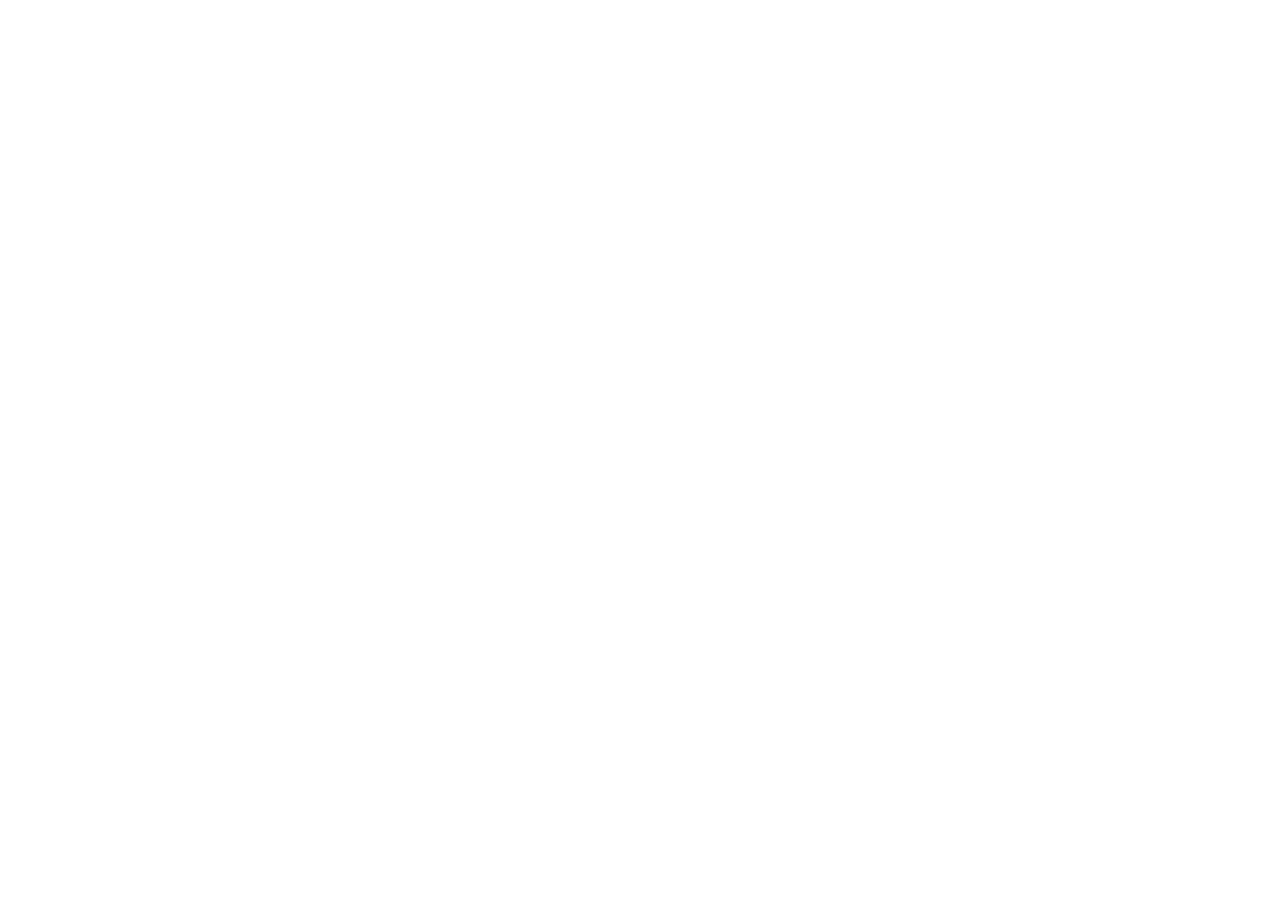
==== index.html @ 51907000 "created new index.html file" ====
<!DOCTYPE html>
<html lang="en">
<head>
    <meta charset="UTF-8">
    <meta name="viewport" content="width=device-width, initial-scale=1.0">
    <title>My Portfolio</title>
</head>
<body>
    <header>

    </header>
    <main>

    </main>
    <footer>
        
    </footer>
</body>
</html>
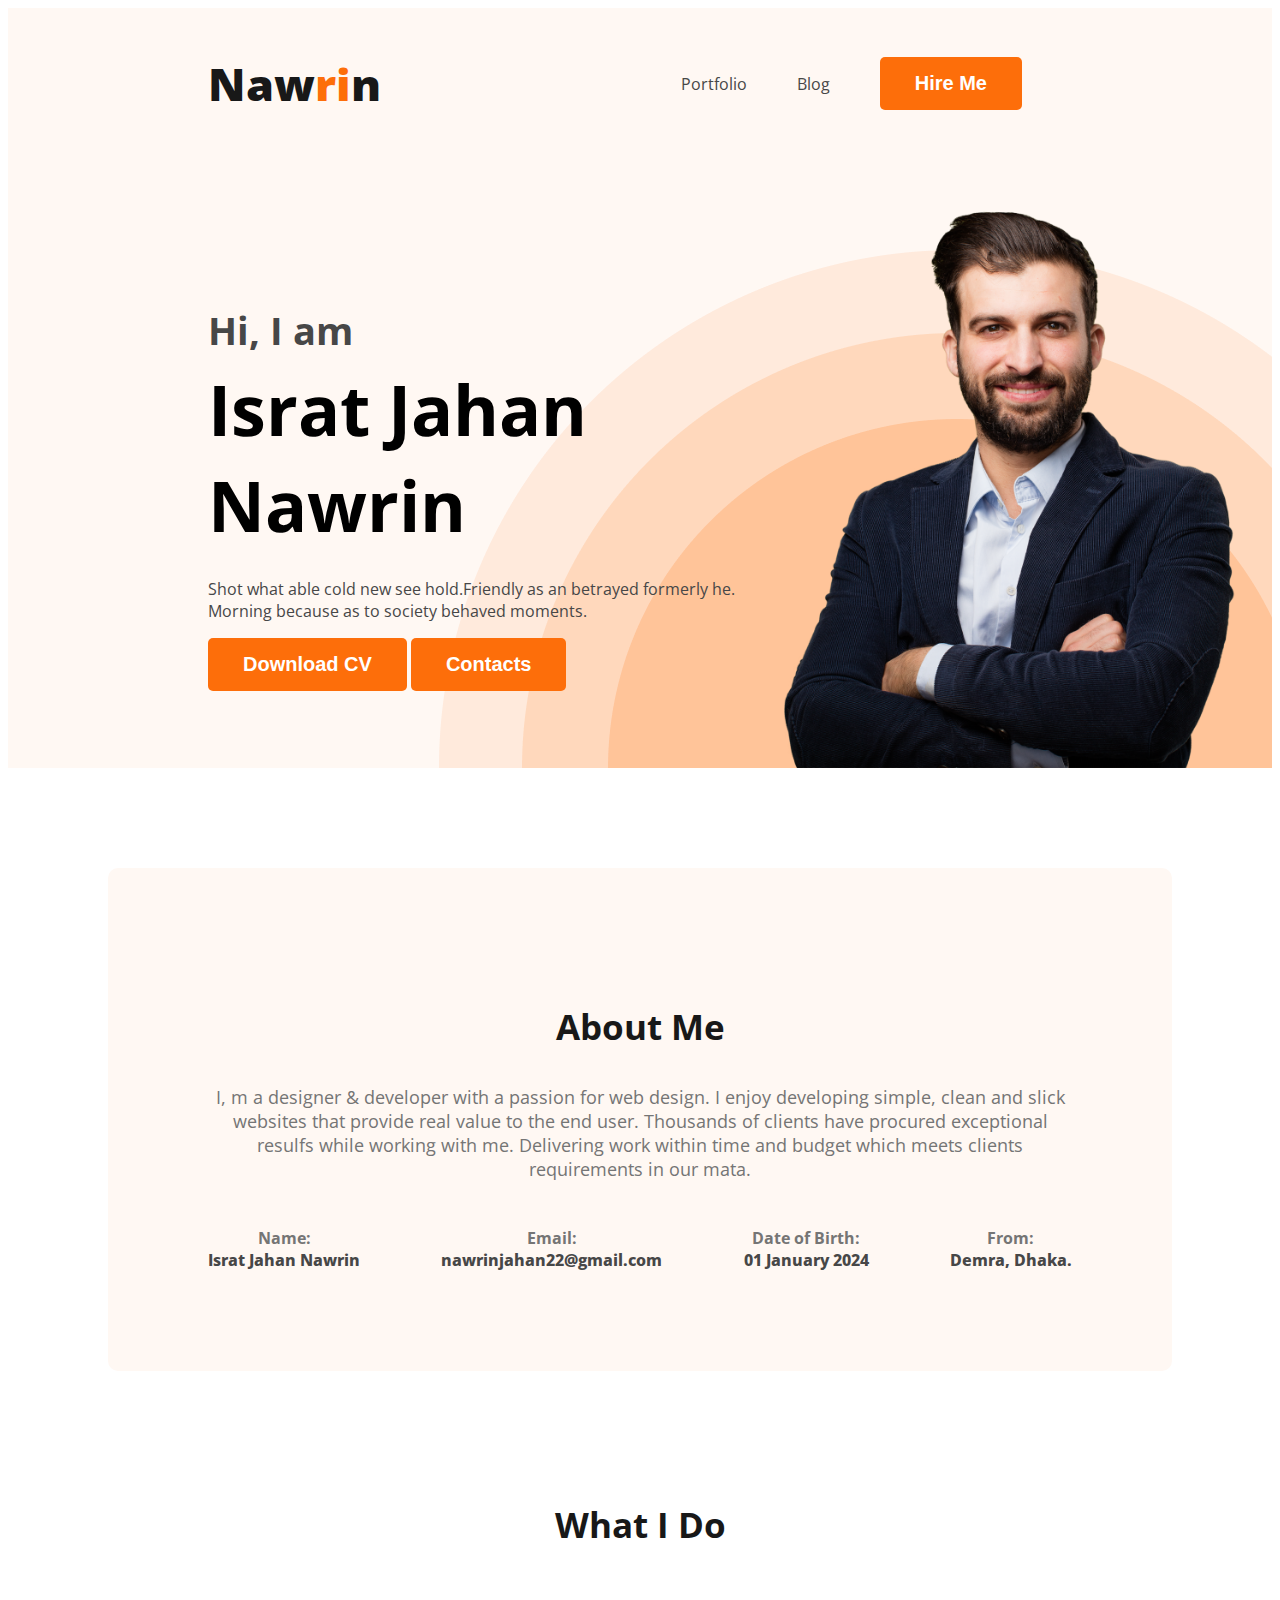
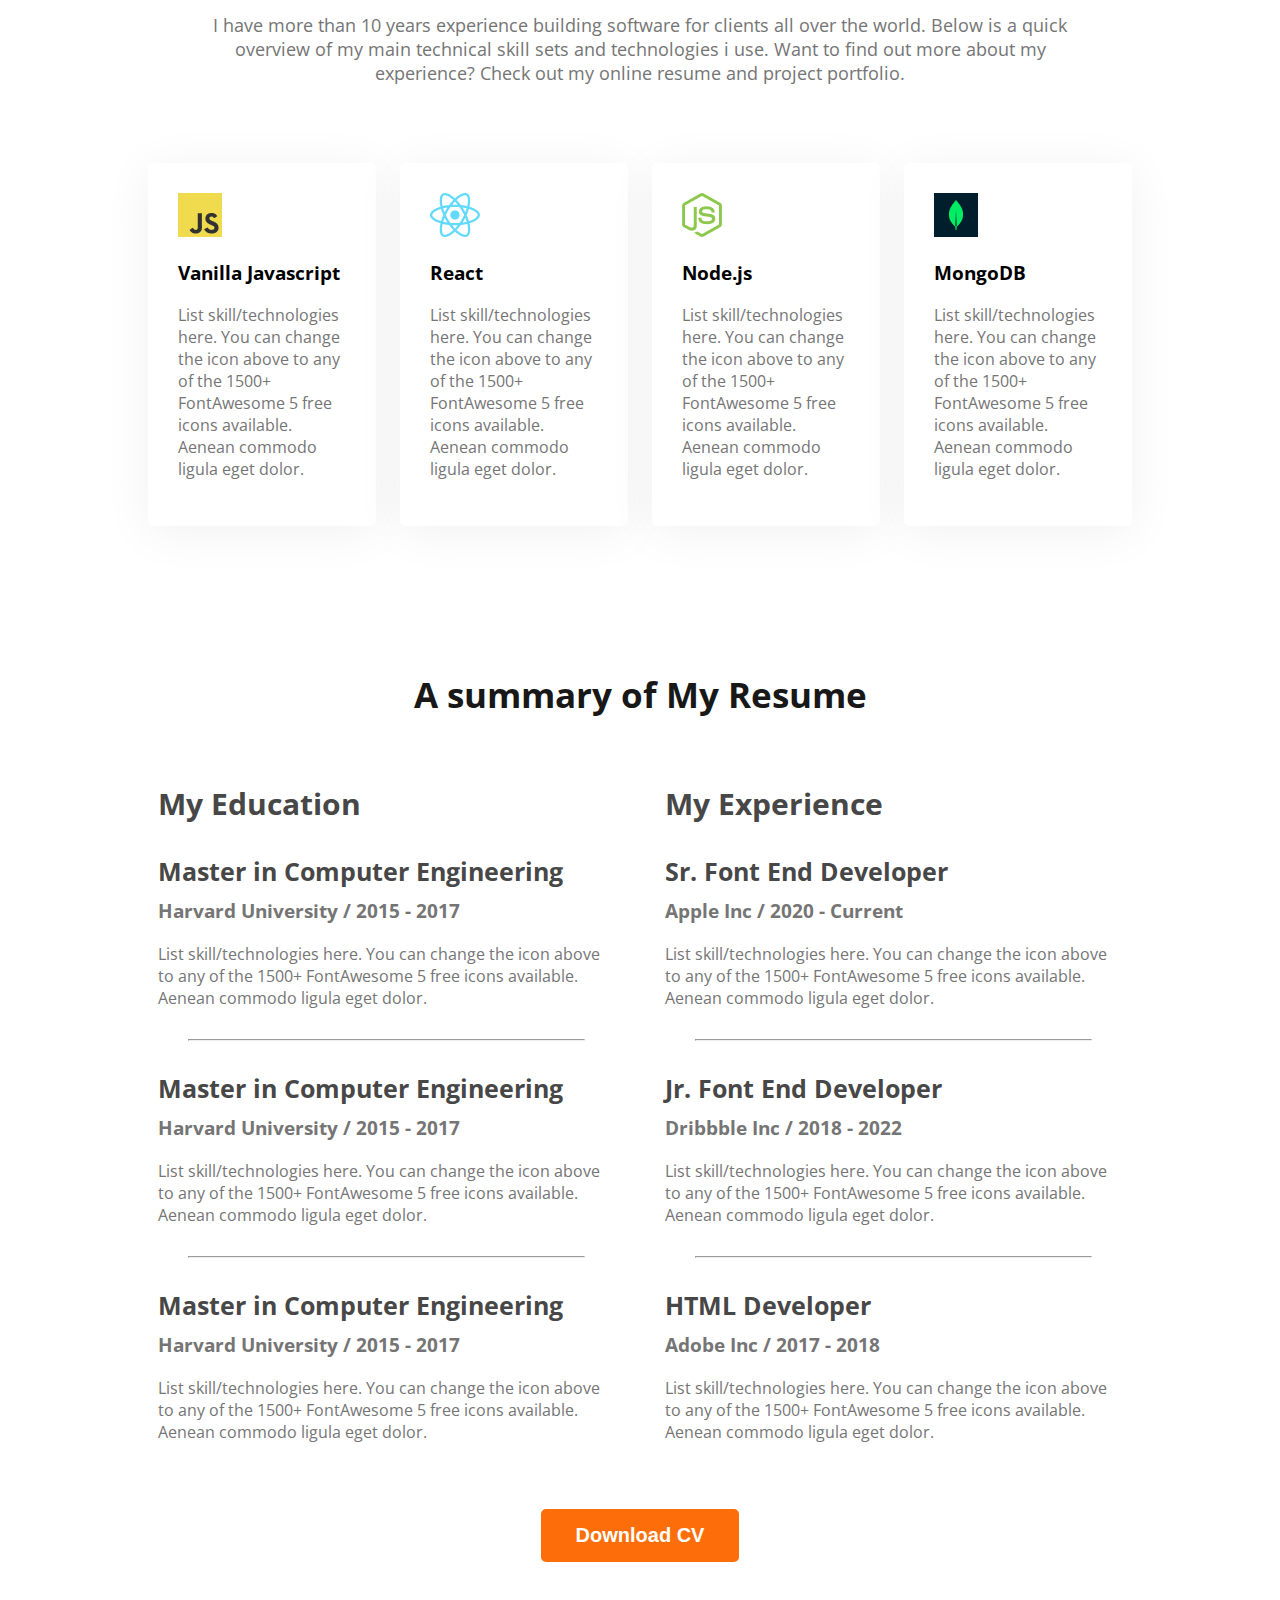
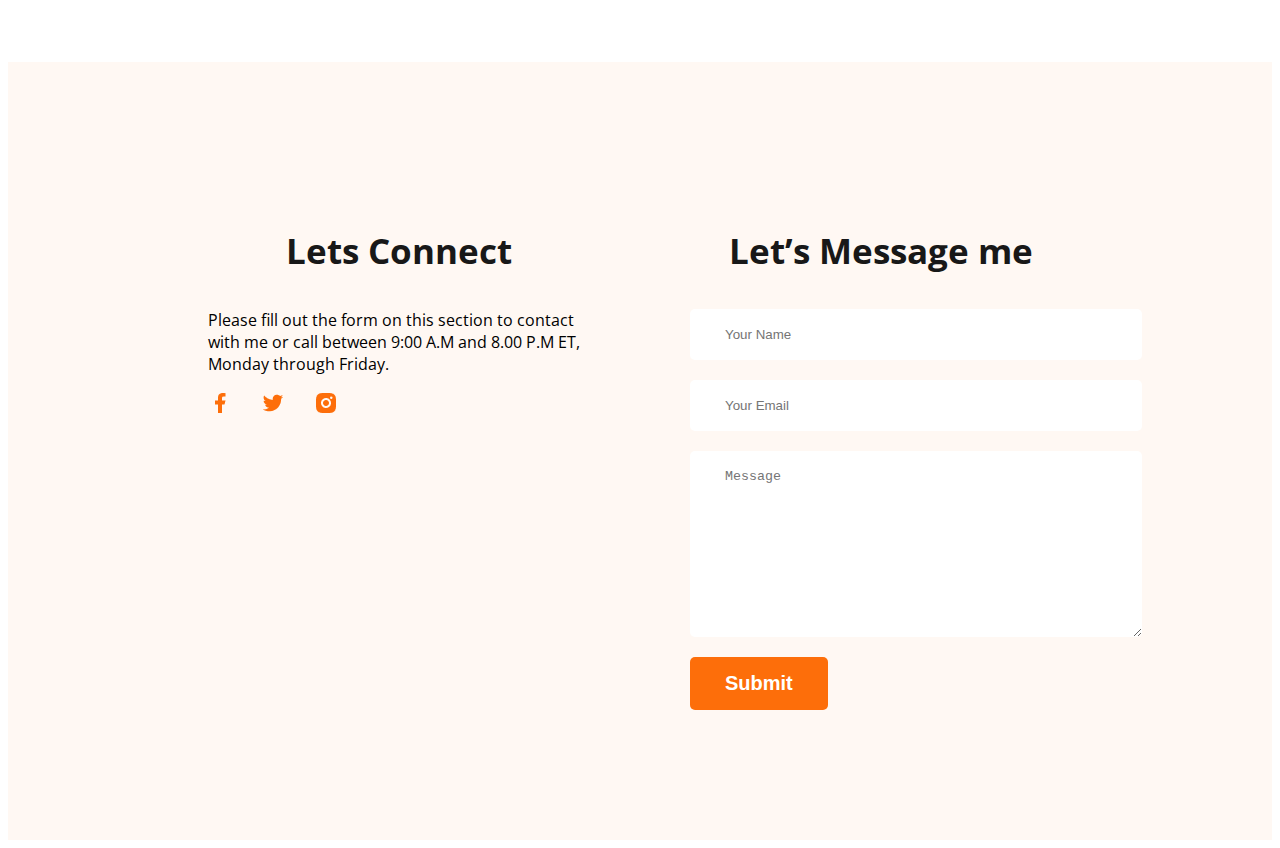
==== commit d05e3836: "added proper name for file" ====
--- a/index.html
+++ b/index.html
@@ -4,16 +4,157 @@
     <meta charset="UTF-8">
     <meta name="viewport" content="width=device-width, initial-scale=1.0">
     <title>My Portfolio</title>
+    <link rel="stylesheet" href="portfolio.css">
+    <link rel="preconnect" href="https://fonts.googleapis.com">
+<link rel="preconnect" href="https://fonts.gstatic.com" crossorigin>
+<link href="https://fonts.googleapis.com/css2?family=Open+Sans:wght@400;700;800&display=swap" rel="stylesheet">
 </head>
 <body>
-    <header>
+    <header class="header">
+        <nav>
+            <h3 class="nav-title">Naw<span class="text-primary">ri</span>n</h3>
+            <ul>
+                <li><a href="">Portfolio</a></li>
+                <li><a href="">Blog</a></li>
+                <li><button class="btn-primary" >Hire Me</button></li>
+            </ul>
+        </nav>
 
-    </header>
+        <div class="banner">
+            <div class="banner-content">
+                <h3 class="banner-greeating">Hi, I  am</h3>
+                <h1 class="banner-my-name">Israt Jahan Nawrin</h1>
+                <p class="banner-description">Shot what able cold new see hold.Friendly as an betrayed formerly he. Morning because as to society behaved moments.</p>
+                <button class="btn-primary">Download CV</button>
+                <button class="btn-primary">Contacts</button>
+            </div>
+            <img src="/images/hardy.png" alt="" class="profile-pic">
+        </div>
+     </header>
     <main>
+        <section class="about">
+            <h3 class="section-title"> About Me</h3>
+            <p class="about-description">I, m a designer & developer with a passion for web design. I enjoy developing simple, clean and slick websites that provide real value to the end user. Thousands of clients have procured exceptional resulfs while working with me. Delivering work within time and budget which meets clients requirements in our mata.</p>
+            <div class="about-info-container">
+                <div class="about-inf">
+                    <h4 class="info-title">Name:</h4>
+                    <p class="info-description">Israt Jahan Nawrin</p>
+                </div>
+                <div class="about-inf">
+                    <h4 class="info-title">Email:</h4>
+                    <p class="info-description">nawrinjahan22@gmail.com</p>
+                </div>
+                <div class="about-inf">
+                    <h4 class="info-title">Date of Birth:</h4>
+                    <p class="info-description">01 January 2024</p>
+                </div>
+                <div class="about-inf">
+                    <h4 class="info-title">From:</h4>
+                    <p class="info-description">Demra, Dhaka.</p>
+                </div>
+            </div>
+        </section>
 
+        <!--what i do section-->
+        <section class="skills">
+            <h3 class="section-title">What I Do</h3>
+            <p id="what-i-do" class="about-description">
+                I have more than 10 years experience building software for clients all over the world. Below is a quick overview of my main technical skill sets and technologies i use. Want to find out more about my experience? Check out my online resume and project portfolio.
+            </p>
+            <div class="skills-container">
+                <div class="skill">
+                    <img src="images/icons/js.png" alt="">
+                    <h3 class="skill-title">Vanilla Javascript</h3>
+                    <p class="skill-description">List skill/technologies here. You can change the icon above to any of the 1500+ FontAwesome 5 free icons available. Aenean commodo ligula eget dolor.</p>
+                </div>
+                <div class="skill">
+                    <img src="images/icons/react.png" alt="">
+                    <h3 class="skill-title">React</h3>
+                    <p class="skill-description">List skill/technologies here. You can change the icon above to any of the 1500+ FontAwesome 5 free icons available. Aenean commodo ligula eget dolor.  </p>
+                </div>
+                <div class="skill">
+                    <img src="images/icons/nodejs.png" alt="">
+                    <h3 class="skill-title">Node.js</h3>
+                    <p class="skill-description">List skill/technologies here. You can change the icon above to any of the 1500+ FontAwesome 5 free icons available. Aenean commodo ligula eget dolor.</p>
+                </div>
+                <div class="skill">
+                    <img src="images/icons/mongo.png" alt="">
+                    <h3 class="skill-title">MongoDB</h3>
+                    <p class="skill-description">List skill/technologies here. You can change the icon above to any of the 1500+ FontAwesome 5 free icons available. Aenean commodo ligula eget dolor.</p>
+                </div>
+            </div>
+        </section>
+        <section>
+            <h3 class="section-title">A summary of My Resume</h3>
+
+            <div class="resume-container">
+                <div class="resume-column">
+                    <h3 class="resume-column-title">My Education</h3>
+                    <div class="resume-item">
+                        <h2 class="resume-item-title">Master in Computer Engineering</h2>
+                        <h3 class="resume-item-institute">Harvard University / 2015 - 2017</h3>
+                        <p class="resume-item-description">List skill/technologies here. You can change the icon above 
+                            to any of the 1500+ FontAwesome 5 free icons available. Aenean commodo ligula eget dolor.</p>
+                    </div> <hr>
+                    <div class="resume-item">
+                        <h2 class="resume-item-title">Master in Computer Engineering</h2>
+                        <h3 class="resume-item-institute">Harvard University / 2015 - 2017</h3>
+                        <p class="resume-item-description">List skill/technologies here. You can change the icon above 
+                            to any of the 1500+ FontAwesome 5 free icons available. Aenean commodo ligula eget dolor.</p>
+                    </div> <hr>
+                    <div class="resume-item">
+                        <h2 class="resume-item-title">Master in Computer Engineering</h2>
+                        <h3 class="resume-item-institute">Harvard University / 2015 - 2017</h3>
+                        <p class="resume-item-description">List skill/technologies here. You can change the icon above 
+                            to any of the 1500+ FontAwesome 5 free icons available. Aenean commodo ligula eget dolor.</p>
+                    </div>
+                </div>
+                <div class="resume-column">
+                    <h3 class="resume-column-title">My Experience</h3>
+                    <div class="resume-item">
+                        <h2 class="resume-item-title">Sr. Font End Developer</h2>
+                        <h3 class="resume-item-institute">Apple Inc / 2020 - Current</h3>
+                        <p class="resume-item-description">List skill/technologies here. You can change the icon above 
+                            to any of the 1500+ FontAwesome 5 free icons available. Aenean commodo ligula eget dolor.</p>
+                    </div> <hr>
+                    <div class="resume-item">
+                        <h2 class="resume-item-title">Jr. Font End Developer</h2>
+                        <h3 class="resume-item-institute">Dribbble Inc / 2018 - 2022</h3>
+                        <p class="resume-item-description">List skill/technologies here. You can change the icon above 
+                            to any of the 1500+ FontAwesome 5 free icons available. Aenean commodo ligula eget dolor.</p>
+                    </div> <hr>
+                    <div class="resume-item">
+                        <h2 class="resume-item-title">HTML Developer</h2>
+                        <h3 class="resume-item-institute">Adobe Inc / 2017 - 2018</h3>
+                        <p class="resume-item-description">List skill/technologies here. You can change the icon above 
+                            to any of the 1500+ FontAwesome 5 free icons available. Aenean commodo ligula eget dolor.</p>
+                    </div>
+                </div>
+            </div>
+            <div class="download-cv">
+                <button class="btn-primary">Download CV</button>
+            </div>
+        </section>
     </main>
     <footer>
-        
+        <div class="footer-column">
+            <h3 class="section-title">Lets Connect</h3>
+            <p class="footer-section-description">Please fill out the form on this section to contact with me or call between 9:00 A.M and 8.00 P.M ET, Monday through Friday.</p>
+            <div class="social-links">
+                <a href=""><img src="/images/icons/facebook.png" alt=""></a>
+                <a href=""><img src="/images/icons/twitter.png" alt=""></a>
+                <a href=""><img src="/images/icons/insta.png" alt=""></a>
+            </div>
+        </div>
+        <div class="footer-column">
+            <h3 class="section-title">Let’s Message me</h3>
+            <form class="contact" action="">
+                <input type="text" placeholder="Your Name">
+                <input type="email" name="" id="" placeholder="Your Email">
+                <textarea name="" id="" cols="30" rows="10" placeholder="Message"></textarea>
+                <input class="btn-primary" type="submit" value="Submit">
+            </form>
+        </div>
     </footer>
 </body>
 </html>--- a/portfolio.css
+++ b/portfolio.css
@@ -0,0 +1,247 @@
+/*for all related css*/
+
+body{
+    font-family: 'Open Sans', sans-serif; 
+}
+
+.text-primary{
+    color: #FD6E0A;
+}
+
+.btn-primary{
+    color: white;
+    font-size: 20px;
+    border: 0;
+    border-radius: 5px;
+    background: #FD6E0A;
+    font-weight: 700;
+    padding: 15px 35px;
+}
+
+.section-title{
+    color: #181818;
+    text-align: center;
+    font-size: 35px;
+    font-weight: 700;
+}
+
+.about-description{
+    color:#757575;
+    text-align: center;
+    font-size: 18px;
+    margin-top: 20px;
+}
+
+
+/*nav related css*/
+nav{
+    display: flex;
+    justify-content: space-between;
+    align-items: center;
+    margin: 0 200px;
+}
+
+.nav-title{
+    color: #181818;
+    font-size: 45px;
+    font-weight: 800;    
+}
+
+nav>ul{
+    display: flex;
+    align-items: center;
+}
+
+nav li{
+    list-style: none;
+    margin-right: 50px;
+}
+nav a{
+    text-decoration: none;
+    color:#474747;
+}
+
+
+
+/*Header style related CSS*/
+.header{
+    background-color: #FFF8F3;
+    background-image: url(/images/header_bg.png);
+    background-repeat: no-repeat;
+    background-position: bottom right;
+}
+
+.banner{
+    padding: 30px 30px 0px 200px;
+    display: flex;
+    align-items: center;
+    justify-content: space-between;
+}
+
+.banner .profile-pic{
+    width: 500px;
+}
+
+.banner-greeating{
+    font-size: 38px;
+    color: #474747;
+    margin-bottom: 0;
+}
+
+.banner-my-name{
+font-size: 70px;
+font-weight: 700;
+margin-top: 5px;
+margin-bottom: 0px;
+}
+
+.banner-description{
+    font-size: 16px;
+    color: #474747;
+    font-weight: 400;
+    margin-top: 25px;
+}
+
+.banner-content{
+    max-width:700px ;
+}
+
+
+
+/*main section styles*/
+main{
+    max-width: 1300px;
+    margin: 0 auto;
+}
+
+main section{
+    margin-top: 130px;
+}
+
+
+
+/*about section styles*/
+.about{
+    padding: 100px;
+    border-radius: 10px;
+    background: #FFF8F3;
+    margin: 100px;
+}
+
+.about-info-container{
+    display: flex;
+    justify-content: space-between;
+    margin-top: 46px;
+}
+
+.about-inf{
+    text-align: center;
+}
+.info-title{
+    color:#757575;
+    text-align: center;
+    font-size: 16px;
+    margin: 0;
+}
+
+.info-description{
+    color:  #474747;
+    font-size: 16px;
+    font-weight: 750;
+    margin: 0;
+}
+
+
+
+/*skill related styles*/
+#what-i-do{
+    padding: 30px 200px 30px;
+}
+
+.skills-container{
+    display: flex;
+    padding: 30px 140px 15px;
+    gap: 24px;
+
+}
+
+.skill{
+    padding: 30px;
+    border-radius: 5px;
+    background: #FFF;
+    box-shadow: 0px 6px 50px 0px rgba(0, 0, 0, 0.06);
+}
+ 
+.skill-description{
+    color:#757575;
+}
+
+
+
+/*resume styles*/
+.resume-column-title{
+    color: #474747;
+    font-size: 30px;
+    font-weight: 700;
+}
+
+.resume-container{
+    display: flex;
+    gap: 50px;
+    margin: 0 150px 80px 150px;
+}
+
+.resume-item-title{
+    color:#474747;
+    font-size: 25px;
+    font-weight: 700;
+    margin-bottom: 10px;
+}
+
+.resume-item-institute{
+    margin-bottom: 20px;
+    margin-top: 0;
+}
+
+.resume-item-institute, .resume-item-description{
+    color:#757575;
+}
+
+.resume-container hr{
+    margin: 30px;
+}
+
+/*download button*/
+.download-cv{
+    margin-top: -30px;
+    text-align: center;
+}
+
+
+footer{
+    display: flex;
+    gap: 100px;
+    background: #FFF8F3;
+    margin-top: 100px;
+    padding: 130px 200px;
+   
+}
+
+.footer-column{
+    width: 50%;
+}
+
+.social-links a{
+    margin-right: 25px;
+}
+
+.contact input[type='text'], .contact input[type='email'], textarea{
+    display: block;
+    margin-bottom: 20px;
+    padding: 18px 35px;
+    color: #757575;
+    border-radius: 5px;
+    background:#FFF;
+    border: 0;
+    width: 100%;
+}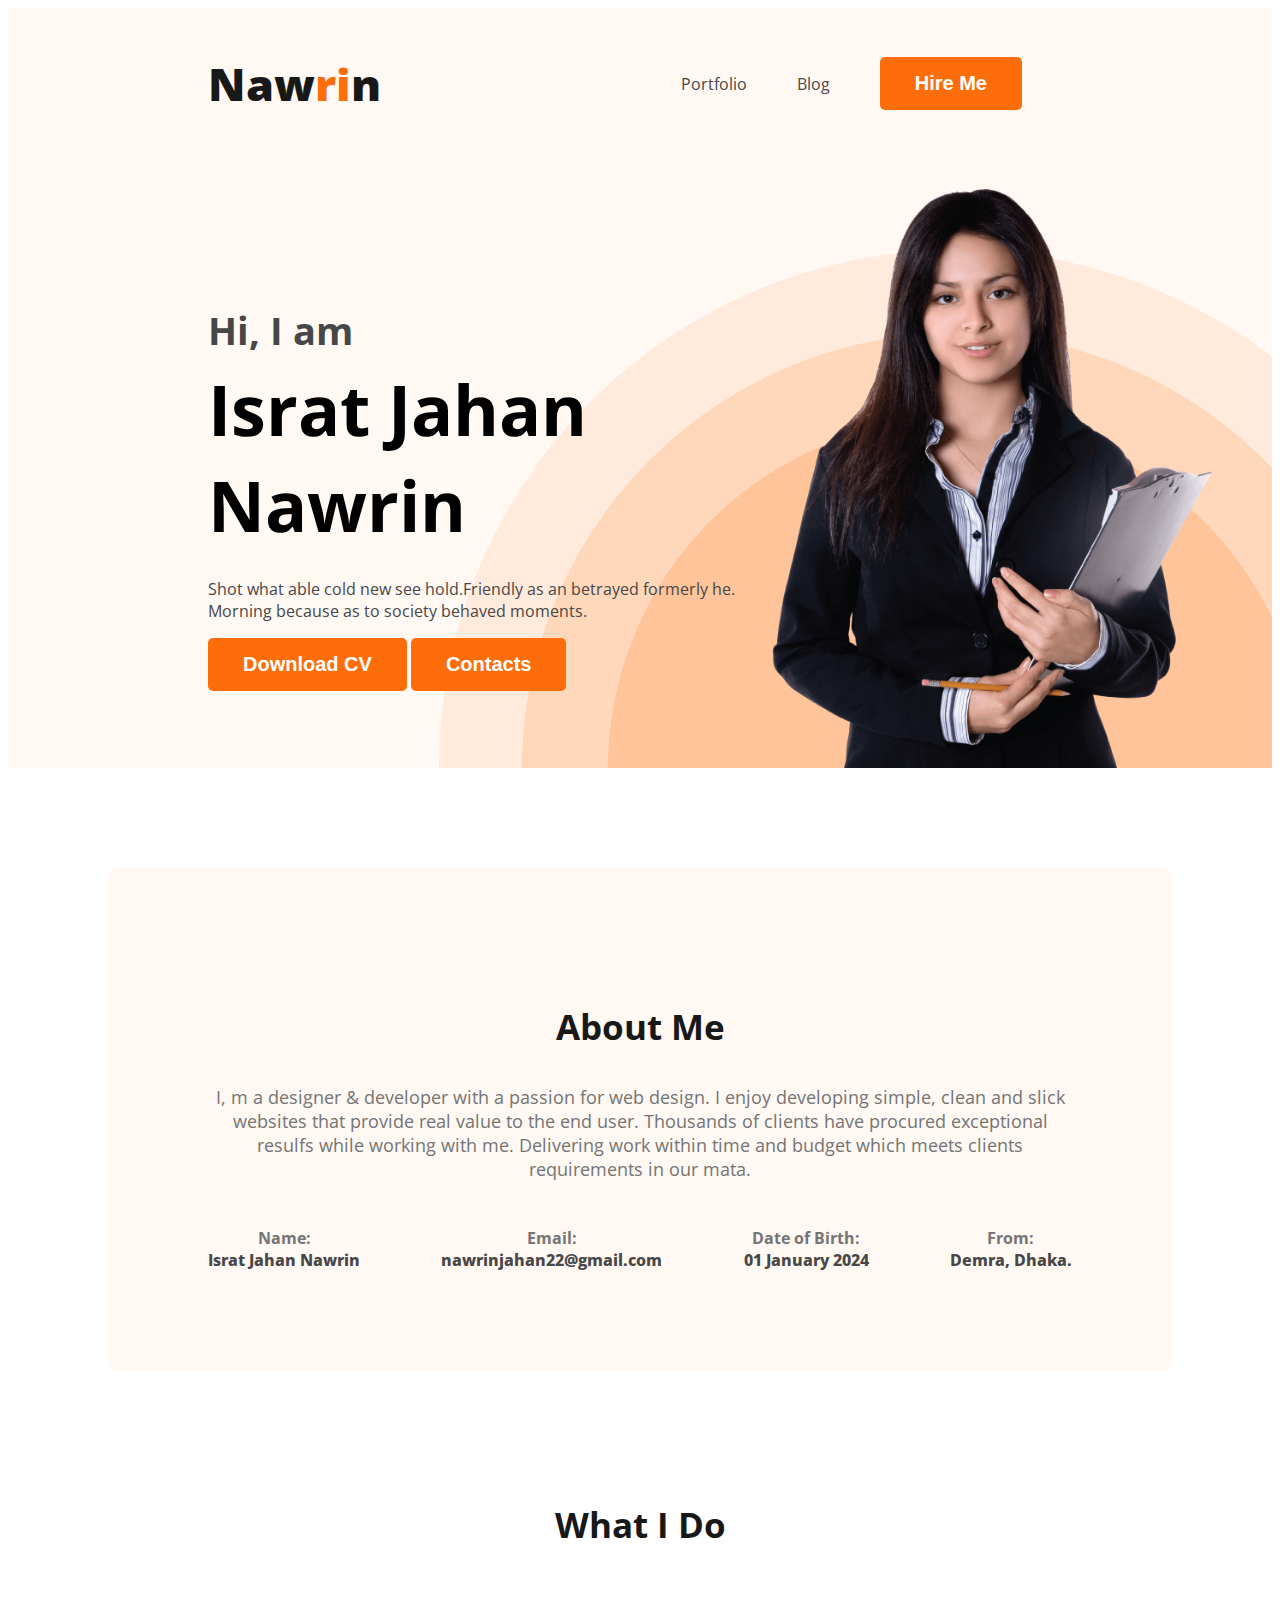
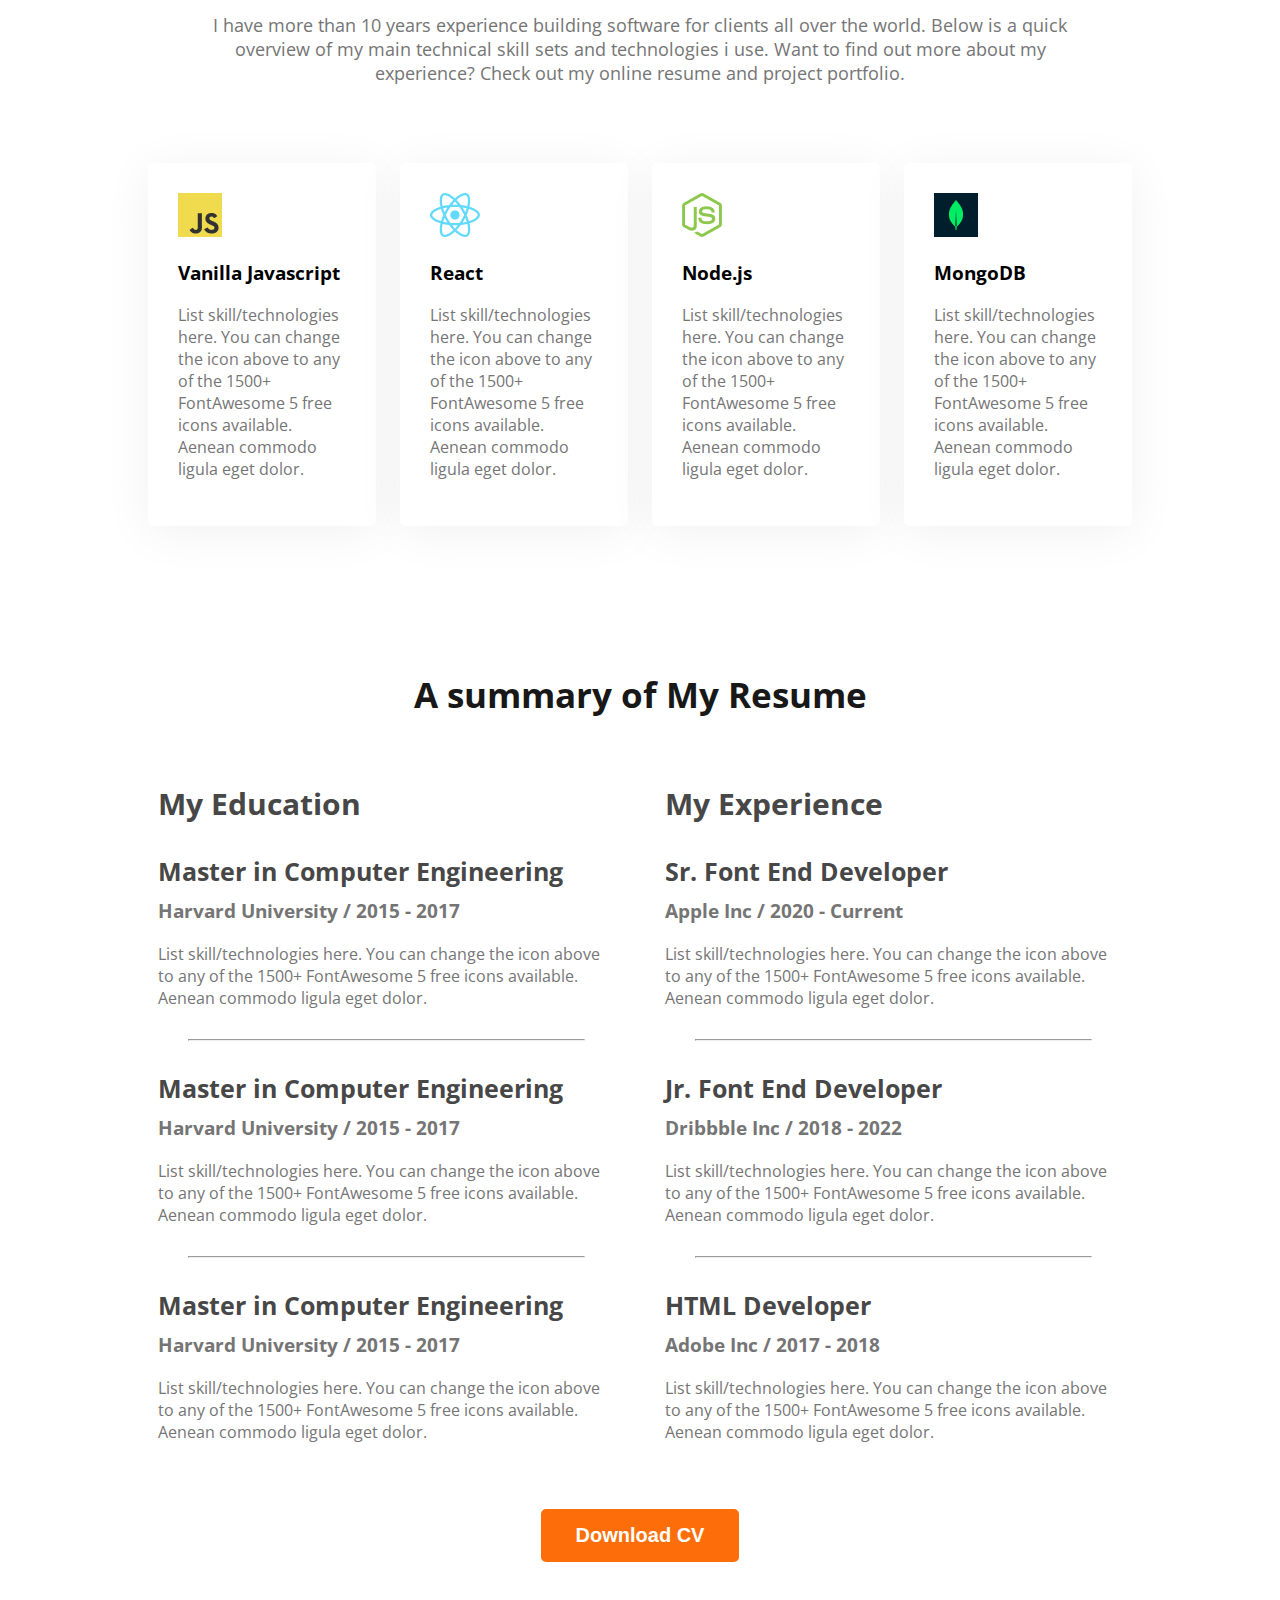
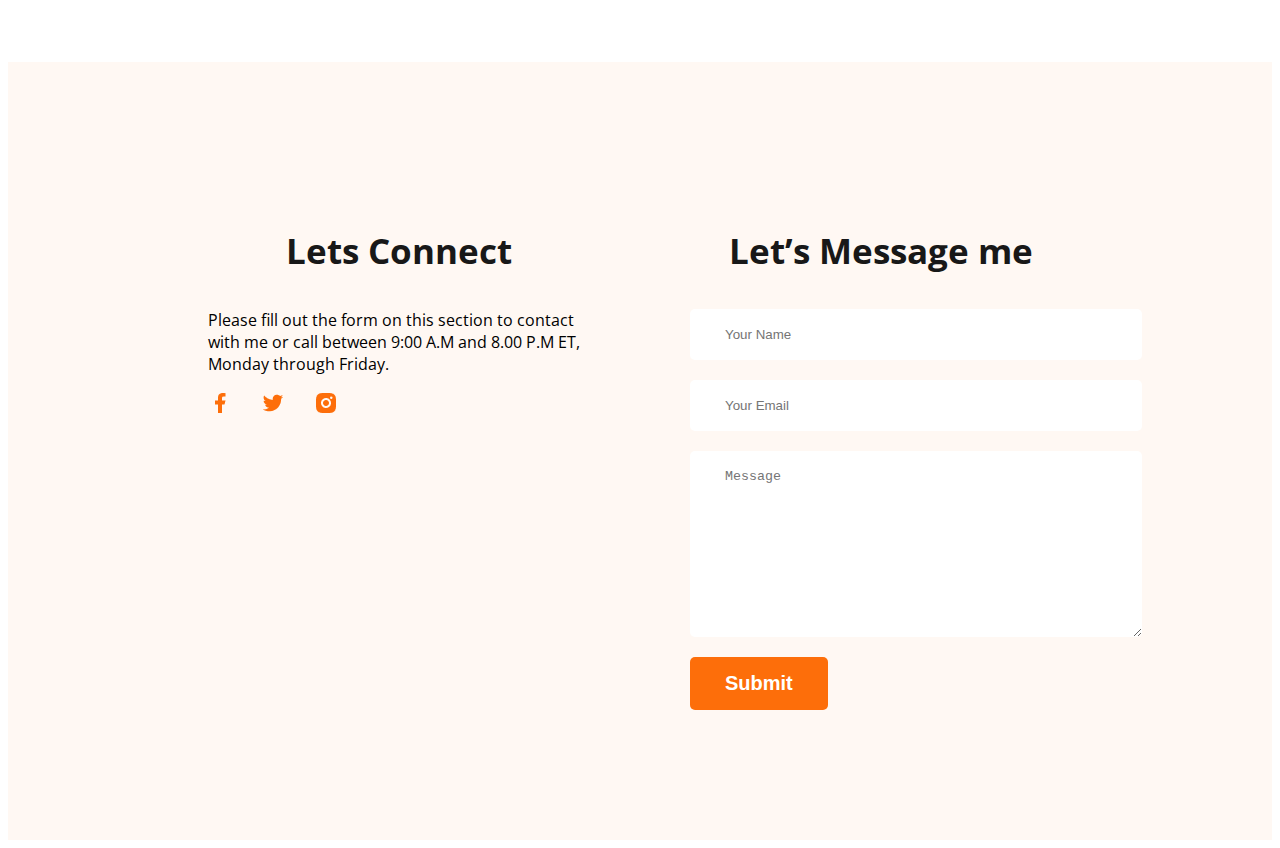
==== commit 46232138: "final" ====
--- a/index.html
+++ b/index.html
@@ -6,9 +6,9 @@
     <title>My Portfolio</title>
     <link rel="stylesheet" href="portfolio.css">
     <link rel="preconnect" href="https://fonts.googleapis.com">
-<link rel="preconnect" href="https://fonts.gstatic.com" crossorigin>
-<link href="https://fonts.googleapis.com/css2?family=Open+Sans:wght@400;700;800&display=swap" rel="stylesheet">
-</head>
+    <link rel="preconnect" href="https://fonts.gstatic.com" crossorigin>
+    <link href="https://fonts.googleapis.com/css2?family=Open+Sans:wght@400;700;800&display=swap" rel="stylesheet">
+    </head>
 <body>
     <header class="header">
         <nav>
@@ -28,7 +28,7 @@
                 <button class="btn-primary">Download CV</button>
                 <button class="btn-primary">Contacts</button>
             </div>
-            <img src="/images/hardy.png" alt="" class="profile-pic">
+            <img src="images/nawrin.png" alt="" class="profile-pic">
         </div>
      </header>
     <main>
@@ -141,9 +141,9 @@
             <h3 class="section-title">Lets Connect</h3>
             <p class="footer-section-description">Please fill out the form on this section to contact with me or call between 9:00 A.M and 8.00 P.M ET, Monday through Friday.</p>
             <div class="social-links">
-                <a href=""><img src="/images/icons/facebook.png" alt=""></a>
-                <a href=""><img src="/images/icons/twitter.png" alt=""></a>
-                <a href=""><img src="/images/icons/insta.png" alt=""></a>
+                <a href=""><img src="images/icons/facebook.png" alt=""></a>
+                <a href=""><img src="images/icons/twitter.png" alt=""></a>
+                <a href=""><img src="images/icons/insta.png" alt=""></a>
             </div>
         </div>
         <div class="footer-column">
--- a/portfolio.css
+++ b/portfolio.css
@@ -66,8 +66,8 @@
 /*Header style related CSS*/
 .header{
     background-color: #FFF8F3;
-    background-image: url(/images/header_bg.png);
-    background-repeat: no-repeat;
+    background-image: url("/images/header_bg.png");
+    background-repeat: no-repeat;   
     background-position: bottom right;
 }
 
